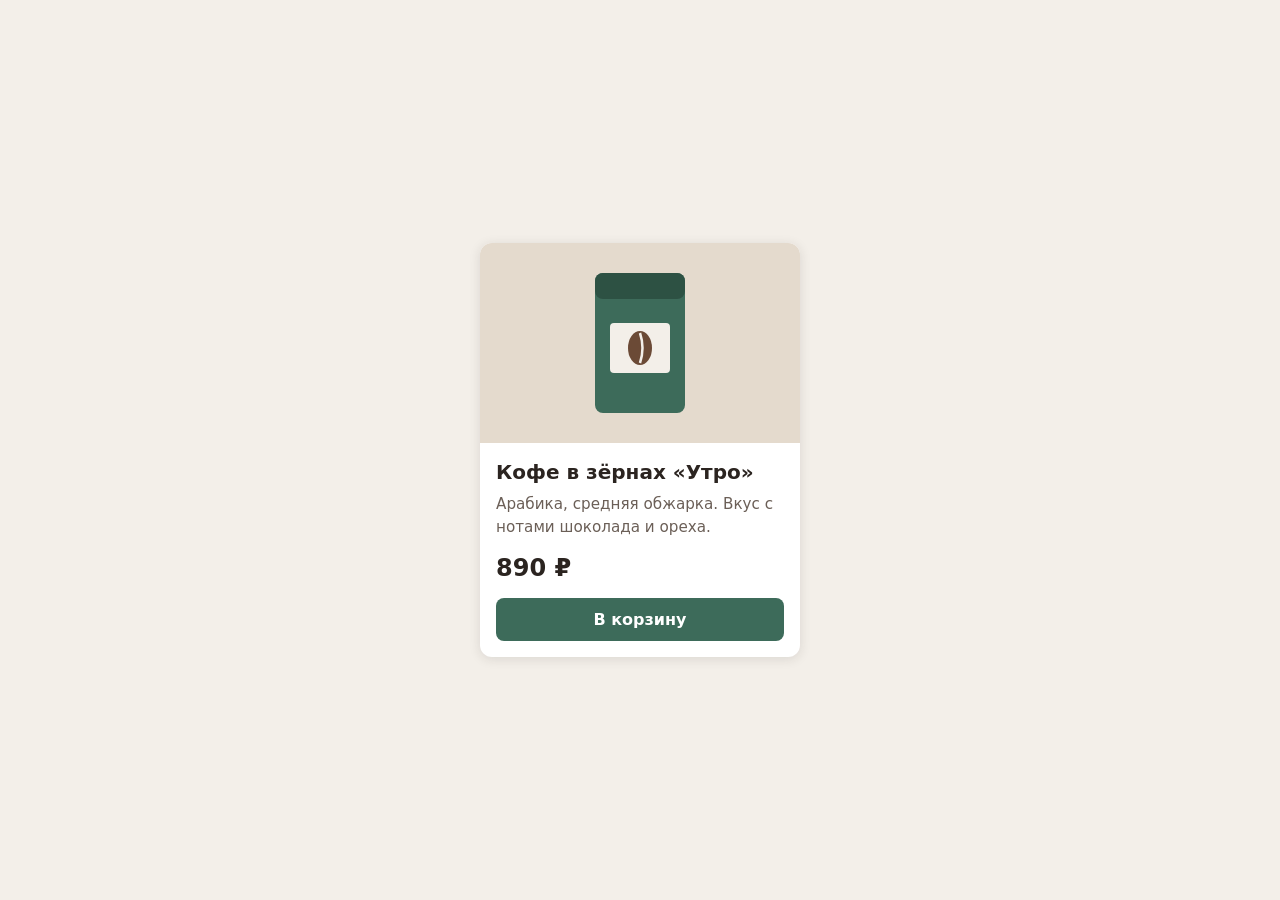
==== index.html @ 950da1ce "Add files via upload" ====
<!DOCTYPE html>
<html lang="ru">
<head>
  <meta charset="UTF-8">
  <meta name="viewport" content="width=device-width, initial-scale=1">
  <title>Тестовая карточка товара</title>
  <link rel="stylesheet" href="style.css">
</head>
<body>
  <main class="page">
    <article class="card">
      <img class="card__image" src="coffee.svg" alt="Пачка кофе в зёрнах" width="320" height="200">
      <div class="card__body">
        <h2 class="card__title">Кофе в зёрнах «Утро»</h2>
        <p class="card__description">Арабика, средняя обжарка. Вкус с нотами шоколада и ореха.</p>
        <p class="card__price">890 ₽</p>
        <button class="card__button" type="button">В корзину</button>
      </div>
    </article>
  </main>
</body>
</html>
---- style.css ----
:root {
  --color-bg: #f3efe9;
  --color-card: #ffffff;
  --color-text: #2b2420;
  --color-muted: #6b5f57;
  --color-accent: #3d6b5a;
  --color-accent-dark: #2d5143;
  --radius: 12px;
  --space: 16px;
}

* {
  box-sizing: border-box;
}

body {
  margin: 0;
  font-family: system-ui, -apple-system, "Segoe UI", Arial, sans-serif;
  color: var(--color-text);
  background: var(--color-bg);
}

.page {
  min-height: 100vh;
  display: flex;
  align-items: center;
  justify-content: center;
  padding: var(--space);
}

.card {
  width: 100%;
  max-width: 320px;
  background: var(--color-card);
  border-radius: var(--radius);
  overflow: hidden;
  box-shadow: 0 2px 12px rgba(43, 36, 32, 0.12);
}

.card__image {
  display: block;
  width: 100%;
  height: auto;
}

.card__body {
  padding: var(--space);
}

.card__title {
  margin: 0 0 8px;
  font-size: 1.25rem;
  line-height: 1.3;
}

.card__description {
  margin: 0 0 var(--space);
  font-size: 0.95rem;
  line-height: 1.5;
  color: var(--color-muted);
}

.card__price {
  margin: 0 0 var(--space);
  font-size: 1.5rem;
  font-weight: 700;
}

.card__button {
  width: 100%;
  padding: 12px;
  border: none;
  border-radius: 8px;
  font: inherit;
  font-weight: 600;
  color: #ffffff;
  background: var(--color-accent);
  cursor: pointer;
  transition: background 0.2s;
}

.card__button:hover {
  background: var(--color-accent-dark);
}

.card__button:focus-visible {
  outline: 3px solid var(--color-accent);
  outline-offset: 2px;
}
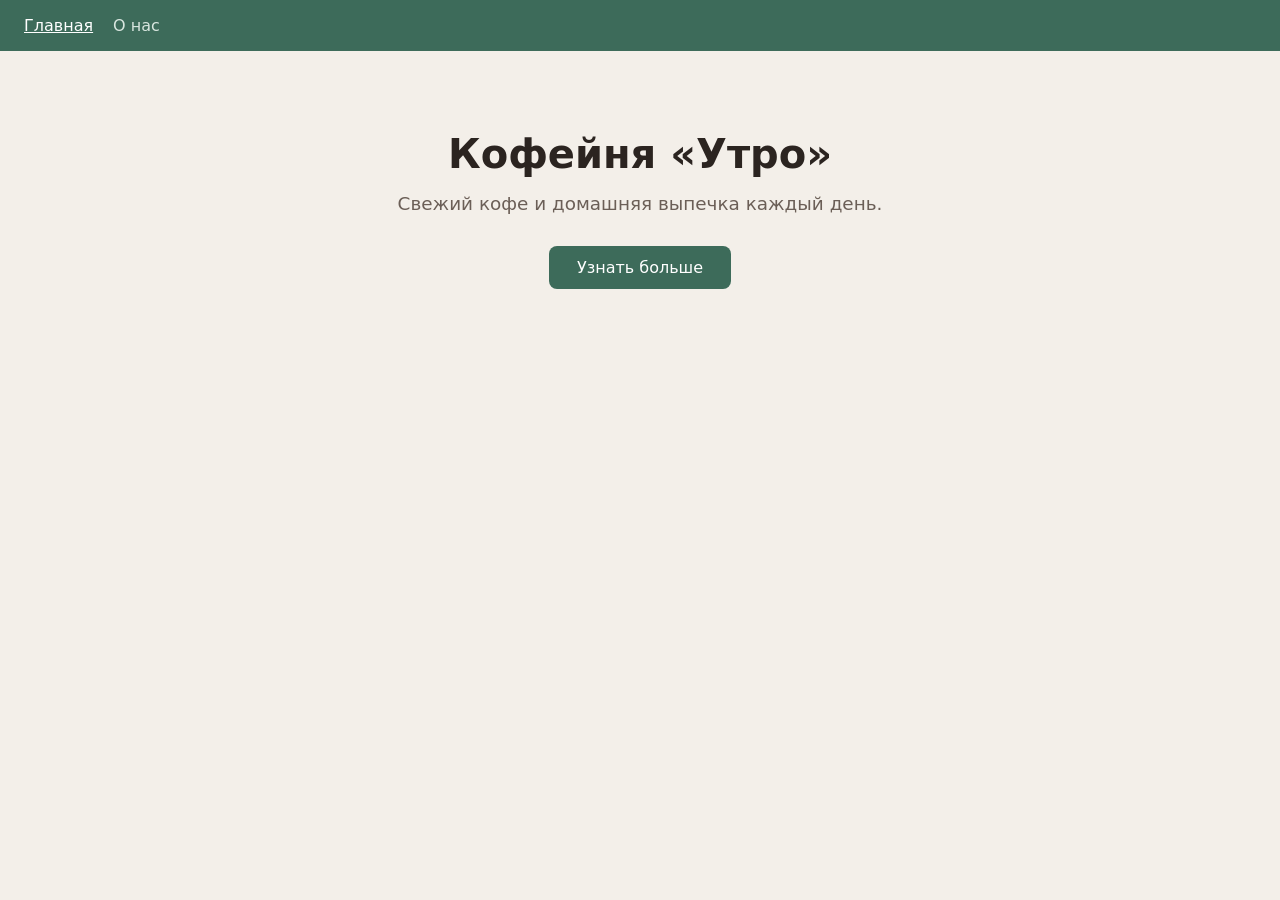
==== commit 3f3494ac: "easy test" ====
--- a/index.html
+++ b/index.html
@@ -3,20 +3,21 @@
 <head>
   <meta charset="UTF-8">
   <meta name="viewport" content="width=device-width, initial-scale=1">
-  <title>Тестовая карточка товара</title>
-  <link rel="stylesheet" href="style.css">
+  <title>Главная</title>
+  <link rel="stylesheet" href="home.css">
 </head>
 <body>
-  <main class="page">
-    <article class="card">
-      <img class="card__image" src="coffee.svg" alt="Пачка кофе в зёрнах" width="320" height="200">
-      <div class="card__body">
-        <h2 class="card__title">Кофе в зёрнах «Утро»</h2>
-        <p class="card__description">Арабика, средняя обжарка. Вкус с нотами шоколада и ореха.</p>
-        <p class="card__price">890 ₽</p>
-        <button class="card__button" type="button">В корзину</button>
-      </div>
-    </article>
+  <header class="header">
+    <nav class="nav">
+      <a class="nav__link nav__link--active" href="index.html">Главная</a>
+      <a class="nav__link" href="about.html">О нас</a>
+    </nav>
+  </header>
+
+  <main class="main">
+    <h1 class="main__title">Кофейня «Утро»</h1>
+    <p class="main__text">Свежий кофе и домашняя выпечка каждый день.</p>
+    <a class="main__button" href="about.html">Узнать больше</a>
   </main>
 </body>
 </html>
--- a/home.css
+++ b/home.css
@@ -0,0 +1,63 @@
+* {
+  box-sizing: border-box;
+}
+
+body {
+  margin: 0;
+  font-family: system-ui, -apple-system, "Segoe UI", Arial, sans-serif;
+  color: #2b2420;
+  background: #f3efe9;
+}
+
+.header {
+  padding: 16px 24px;
+  background: #3d6b5a;
+}
+
+.nav {
+  display: flex;
+  gap: 20px;
+}
+
+.nav__link {
+  color: #d8e6df;
+  text-decoration: none;
+}
+
+.nav__link:hover,
+.nav__link--active {
+  color: #ffffff;
+  text-decoration: underline;
+}
+
+.main {
+  max-width: 600px;
+  margin: 0 auto;
+  padding: 80px 24px;
+  text-align: center;
+}
+
+.main__title {
+  margin: 0 0 16px;
+  font-size: 2.5rem;
+}
+
+.main__text {
+  margin: 0 0 32px;
+  font-size: 1.15rem;
+  color: #6b5f57;
+}
+
+.main__button {
+  display: inline-block;
+  padding: 12px 28px;
+  border-radius: 8px;
+  color: #ffffff;
+  background: #3d6b5a;
+  text-decoration: none;
+  transition: background 0.2s;
+}
+
+.main__button:hover {
+  background: #2d5143;
+}
